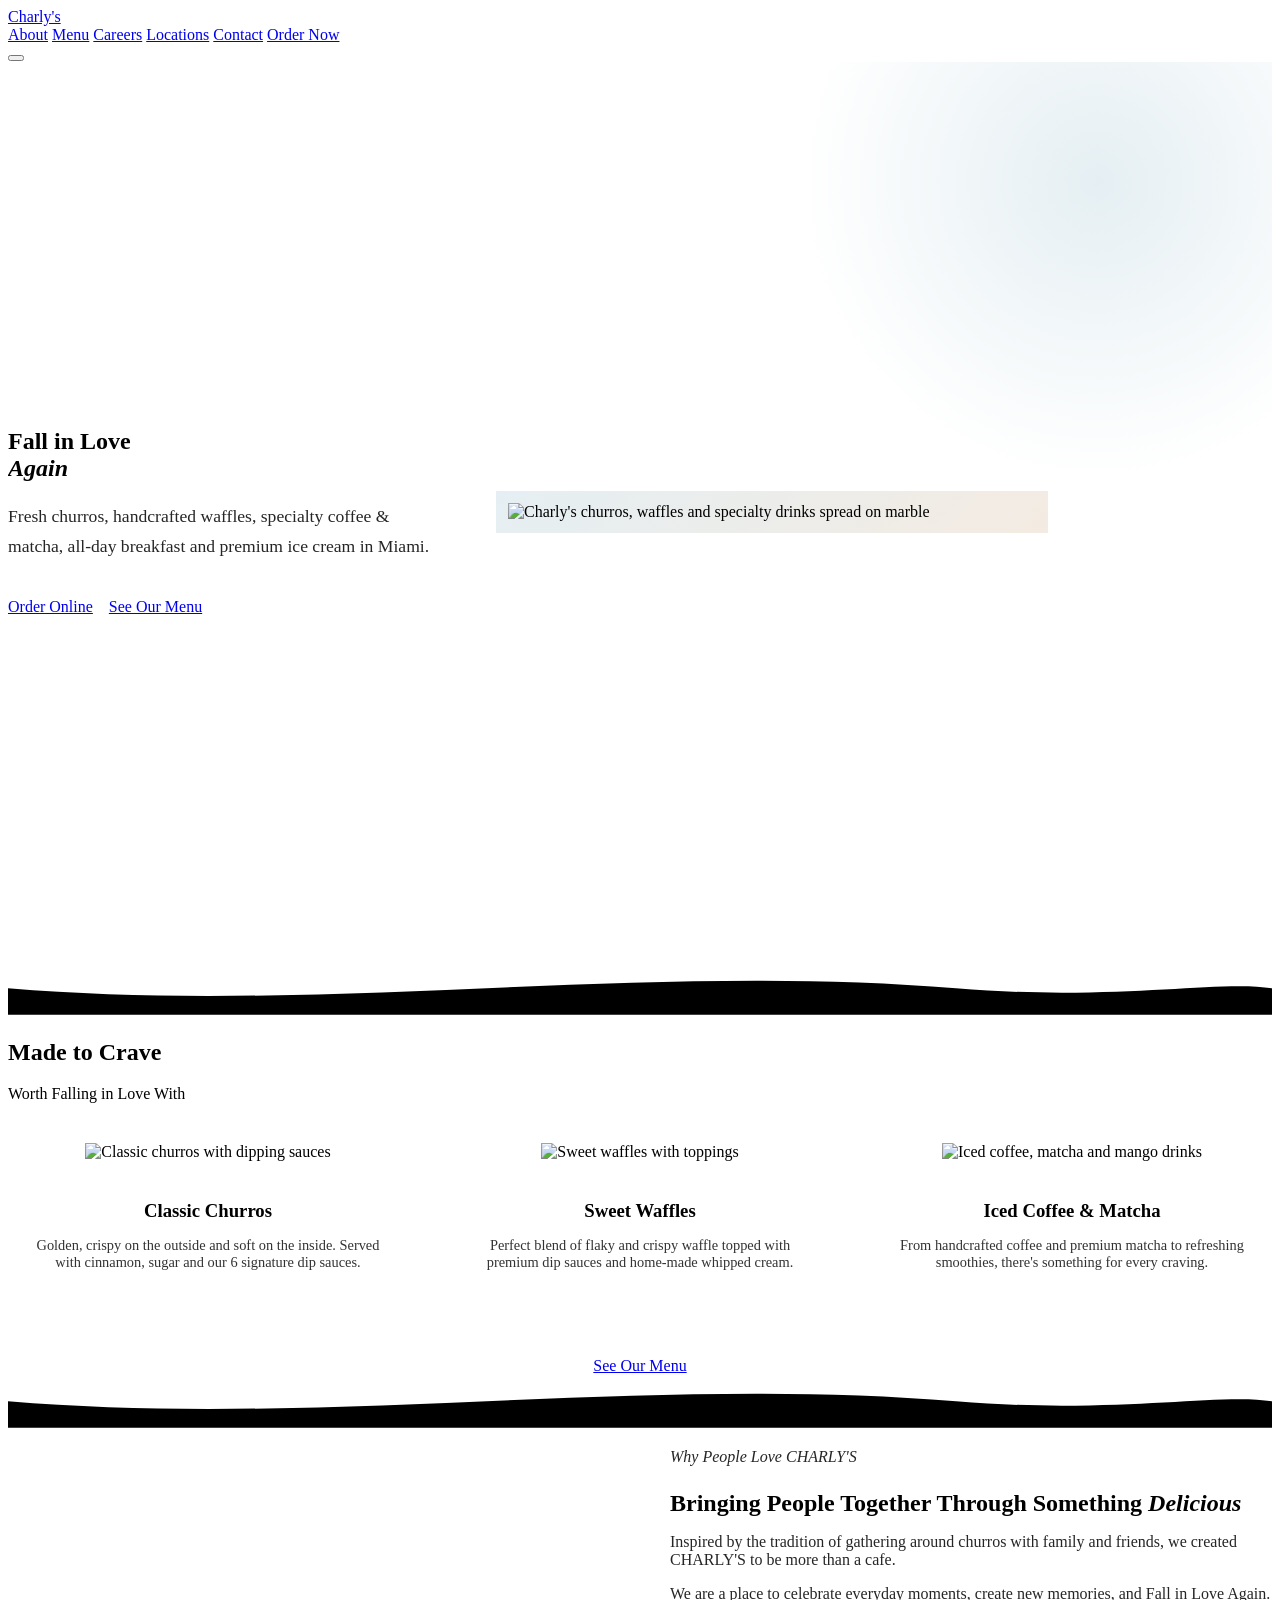
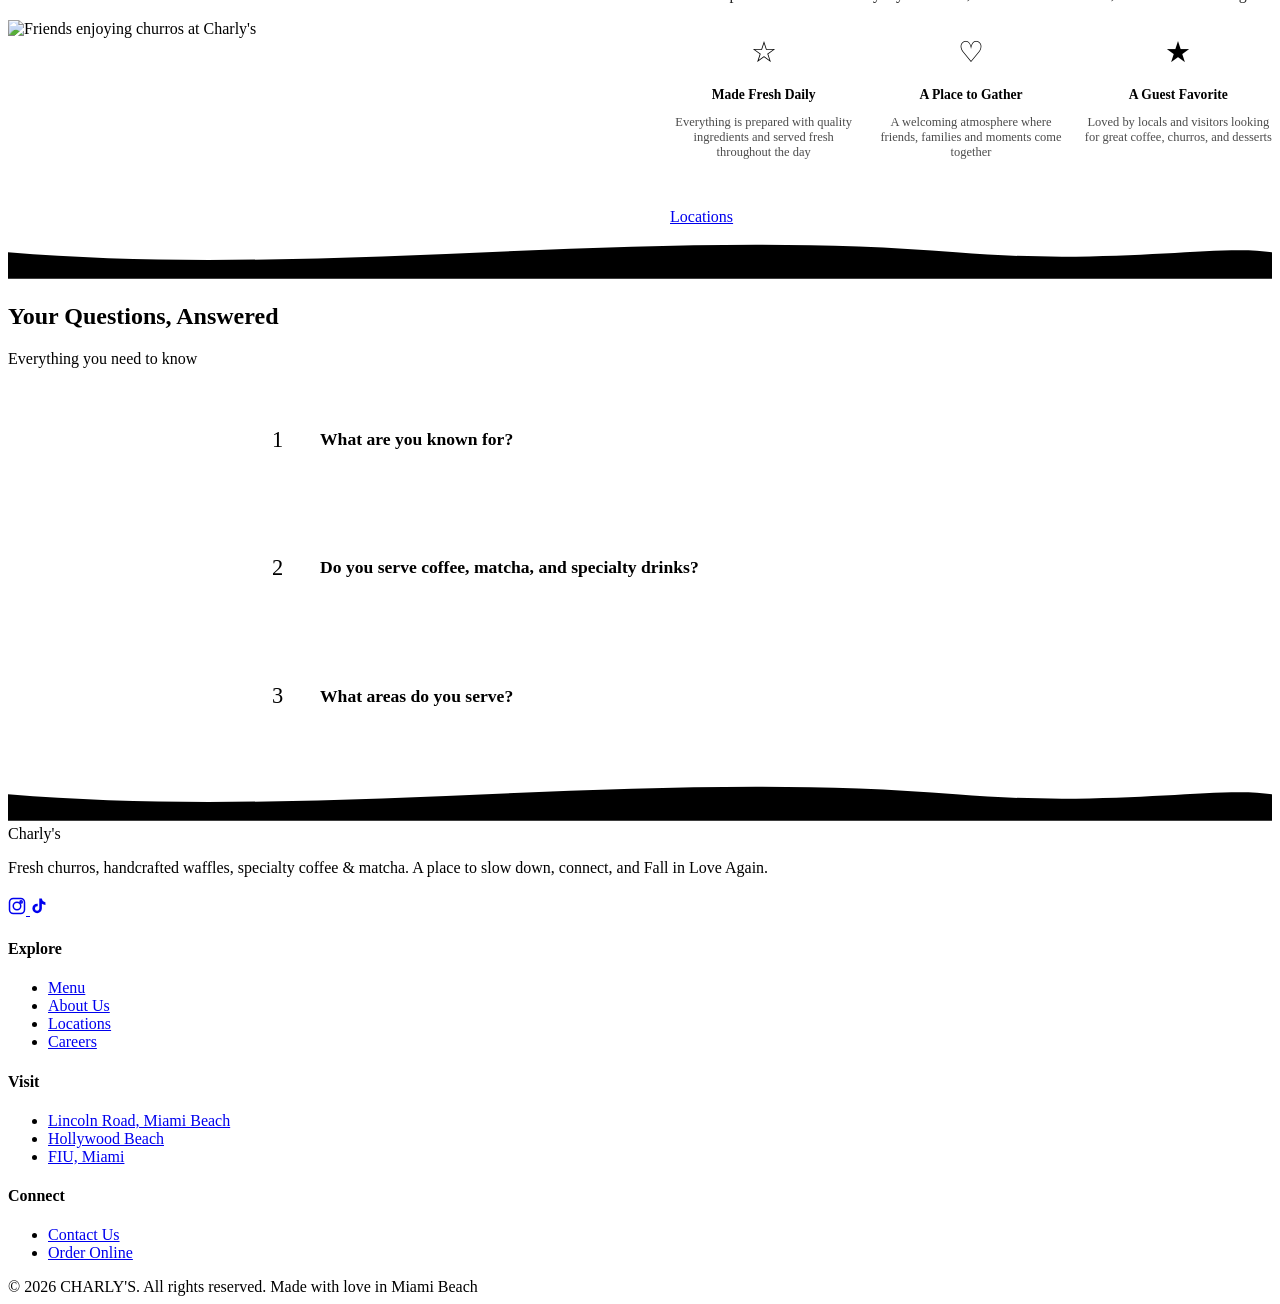
==== index.html @ 0c1e534a "Add files via upload" ====
<!DOCTYPE html>
<html lang="en">
<head>
  <meta charset="UTF-8">
  <meta name="viewport" content="width=device-width, initial-scale=1.0">
  <meta name="description" content="CHARLY'S — Fresh churros, handcrafted waffles, specialty coffee & matcha, all-day breakfast and premium ice cream in Miami.">
  <title>CHARLY'S — Fall in Love Again</title>
  <link rel="stylesheet" href="css/styles.css">
  <style>
    .hero {
      min-height: 100vh;
      display: flex;
      align-items: center;
      position: relative;
      overflow: hidden;
      background: linear-gradient(160deg, var(--sand-pale) 0%, var(--sky-pale) 50%, var(--sand-light) 100%);
      padding-top: var(--nav-height);
    }
    .hero::before {
      content: '';
      position: absolute;
      top: -20%;
      right: -10%;
      width: 600px;
      height: 600px;
      border-radius: 50%;
      background: radial-gradient(circle, rgba(169,201,214,0.3), transparent 70%);
      pointer-events: none;
    }
    .hero-inner {
      display: grid;
      grid-template-columns: 1fr 1.2fr;
      gap: 60px;
      align-items: center;
      padding: 60px 0;
    }
    .hero-text h1 { margin-bottom: 20px; color: var(--brown-deep); }
    .hero-text h1 em { font-style: italic; color: var(--teal-dark); }
    .hero-text p {
      font-size: 1.1rem;
      color: var(--brown);
      opacity: 0.85;
      margin-bottom: 36px;
      max-width: 440px;
      line-height: 1.7;
    }
    .hero-buttons { display: flex; gap: 16px; flex-wrap: wrap; }
    .hero-img {
      position: relative;
    }
    .hero-img img {
      border-radius: var(--radius-xl);
      box-shadow: var(--shadow-lg);
      width: 100%;
      height: 500px;
      object-fit: cover;
    }
    .hero-img::after {
      content: '';
      position: absolute;
      inset: -12px;
      border-radius: calc(var(--radius-xl) + 12px);
      background: linear-gradient(135deg, rgba(169,201,214,0.3), rgba(198,156,109,0.2));
      z-index: -1;
    }

    /* Crave section */
    .crave-grid {
      display: grid;
      grid-template-columns: repeat(3, 1fr);
      gap: 32px;
    }
    .crave-card { text-align: center; padding: 24px; }
    .crave-card img {
      width: 100%;
      height: 240px;
      object-fit: cover;
      border-radius: var(--radius-lg);
      margin-bottom: 20px;
    }
    .crave-card h3 { margin-bottom: 12px; color: var(--teal-dark); }
    .crave-card p { font-size: 0.9rem; opacity: 0.8; }

    /* Story section */
    .story-grid {
      display: grid;
      grid-template-columns: 1fr 1fr;
      gap: 60px;
      align-items: center;
    }
    .story-img img {
      border-radius: var(--radius-xl);
      box-shadow: var(--shadow-lg);
      width: 100%;
      height: 450px;
      object-fit: cover;
    }
    .story-text h2 { margin-bottom: 8px; }
    .story-text .story-tag {
      color: var(--teal);
      font-family: var(--ff-heading);
      font-style: italic;
      font-size: 1rem;
      margin-bottom: 24px;
    }
    .story-text p { margin-bottom: 16px; opacity: 0.85; }
    .story-pillars {
      display: grid;
      grid-template-columns: repeat(3, 1fr);
      gap: 20px;
      margin-top: 32px;
    }
    .pillar { text-align: center; }
    .pillar-icon { font-size: 1.8rem; margin-bottom: 8px; }
    .pillar h4 { font-size: 0.85rem; font-weight: 600; margin-bottom: 4px; }
    .pillar p { font-size: 0.78rem; opacity: 0.7; }

    /* FAQ */
    .faq-list { max-width: 800px; margin: 0 auto; }
    .faq-item {
      padding: 28px 32px;
      margin-bottom: 16px;
    }
    .faq-q {
      display: flex;
      justify-content: space-between;
      align-items: center;
      cursor: pointer;
      gap: 16px;
    }
    .faq-q h3 { font-size: 1.1rem; flex: 1; }
    .faq-q .faq-num {
      font-family: var(--ff-heading);
      font-size: 1.4rem;
      color: var(--teal);
      min-width: 32px;
    }
    .faq-toggle {
      width: 32px; height: 32px;
      border-radius: 50%;
      background: linear-gradient(135deg, var(--teal), var(--teal-dark));
      color: #fff;
      display: flex; align-items: center; justify-content: center;
      font-size: 1.2rem;
      transition: transform 0.3s ease;
      flex-shrink: 0;
    }
    .faq-item.open .faq-toggle { transform: rotate(45deg); }
    .faq-answer {
      max-height: 0;
      overflow: hidden;
      transition: max-height 0.4s ease, padding 0.4s ease;
      padding-left: 48px;
    }
    .faq-item.open .faq-answer {
      max-height: 300px;
      padding-top: 16px;
    }
    .faq-answer p { font-size: 0.95rem; opacity: 0.8; line-height: 1.7; }

    @media (max-width: 968px) {
      .hero-inner { grid-template-columns: 1fr; text-align: center; }
      .hero-text p { margin-left: auto; margin-right: auto; }
      .hero-buttons { justify-content: center; }
      .hero-img img { height: 360px; }
      .story-grid { grid-template-columns: 1fr; }
      .crave-grid { grid-template-columns: 1fr 1fr; }
    }
    @media (max-width: 640px) {
      .crave-grid { grid-template-columns: 1fr; }
      .story-pillars { grid-template-columns: 1fr; gap: 16px; }
    }
  </style>
</head>
<body>

  <!-- NAVBAR -->
  <nav class="navbar">
    <div class="container">
      <a href="index.html" class="nav-logo">Charly's</a>
      <div class="nav-links">
        <a href="about.html">About</a>
        <a href="menu.html">Menu</a>
        <a href="careers.html">Careers</a>
        <a href="locations.html">Locations</a>
        <a href="contact.html">Contact</a>
        <a href="#" class="btn btn-primary">Order Now</a>
      </div>
      <button class="nav-hamburger" aria-label="Menu">
        <span></span><span></span><span></span>
      </button>
    </div>
  </nav>

  <!-- HERO -->
  <section class="hero">
    <div class="container">
      <div class="hero-inner">
        <div class="hero-text reveal-left">
          <h1>Fall in Love<br><em>Again</em></h1>
          <p>Fresh churros, handcrafted waffles, specialty coffee & matcha, all-day breakfast and premium ice cream in Miami.</p>
          <div class="hero-buttons">
            <a href="#" class="btn btn-primary">Order Online</a>
            <a href="menu.html" class="btn btn-outline">See Our Menu</a>
          </div>
        </div>
        <div class="hero-img reveal-right">
          <img src="images/hero-spread.webp" alt="Charly's churros, waffles and specialty drinks spread on marble">
        </div>
      </div>
    </div>
  </section>

  <!-- WAVE -->
  <div class="wave-separator">
    <svg viewBox="0 0 1440 60" preserveAspectRatio="none">
      <path d="M0,30 C360,60 720,0 1080,30 C1260,45 1380,20 1440,30 L1440,60 L0,60 Z" fill="var(--cream)"/>
    </svg>
  </div>

  <!-- MADE TO CRAVE -->
  <section class="section section-cream">
    <div class="container">
      <h2 class="section-title reveal">Made to Crave</h2>
      <p class="section-subtitle reveal">Worth Falling in Love With</p>
      <div class="crave-grid">
        <div class="glass-card crave-card reveal">
          <img src="images/churros.webp" alt="Classic churros with dipping sauces">
          <h3>Classic Churros</h3>
          <p>Golden, crispy on the outside and soft on the inside. Served with cinnamon, sugar and our 6 signature dip sauces.</p>
        </div>
        <div class="glass-card crave-card reveal">
          <img src="images/waffles.webp" alt="Sweet waffles with toppings">
          <h3>Sweet Waffles</h3>
          <p>Perfect blend of flaky and crispy waffle topped with premium dip sauces and home-made whipped cream.</p>
        </div>
        <div class="glass-card crave-card reveal">
          <img src="images/drinks.webp" alt="Iced coffee, matcha and mango drinks">
          <h3>Iced Coffee & Matcha</h3>
          <p>From handcrafted coffee and premium matcha to refreshing smoothies, there's something for every craving.</p>
        </div>
      </div>
      <div style="text-align:center; margin-top:48px;" class="reveal">
        <a href="menu.html" class="btn btn-outline">See Our Menu</a>
      </div>
    </div>
  </section>

  <!-- WAVE -->
  <div class="wave-separator flip">
    <svg viewBox="0 0 1440 60" preserveAspectRatio="none">
      <path d="M0,30 C360,60 720,0 1080,30 C1260,45 1380,20 1440,30 L1440,60 L0,60 Z" fill="var(--cream)"/>
    </svg>
  </div>

  <!-- STORY -->
  <section class="section section-sand">
    <div class="container">
      <div class="story-grid">
        <div class="story-img reveal-left">
          <img src="images/friends-table.webp" alt="Friends enjoying churros at Charly's">
        </div>
        <div class="story-text reveal-right">
          <p class="story-tag">Why People Love CHARLY'S</p>
          <h2>Bringing People Together Through Something <em>Delicious</em></h2>
          <p>Inspired by the tradition of gathering around churros with family and friends, we created CHARLY'S to be more than a cafe.</p>
          <p>We are a place to celebrate everyday moments, create new memories, and Fall in Love Again.</p>
          <div class="story-pillars">
            <div class="pillar">
              <div class="pillar-icon">&#9734;</div>
              <h4>Made Fresh Daily</h4>
              <p>Everything is prepared with quality ingredients and served fresh throughout the day</p>
            </div>
            <div class="pillar">
              <div class="pillar-icon">&#9825;</div>
              <h4>A Place to Gather</h4>
              <p>A welcoming atmosphere where friends, families and moments come together</p>
            </div>
            <div class="pillar">
              <div class="pillar-icon">&#9733;</div>
              <h4>A Guest Favorite</h4>
              <p>Loved by locals and visitors looking for great coffee, churros, and desserts</p>
            </div>
          </div>
          <div style="margin-top:32px;">
            <a href="locations.html" class="btn btn-primary">Locations</a>
          </div>
        </div>
      </div>
    </div>
  </section>

  <!-- WAVE -->
  <div class="wave-separator">
    <svg viewBox="0 0 1440 60" preserveAspectRatio="none">
      <path d="M0,30 C360,60 720,0 1080,30 C1260,45 1380,20 1440,30 L1440,60 L0,60 Z" fill="var(--sky-pale)"/>
    </svg>
  </div>

  <!-- FAQ -->
  <section class="section section-sky">
    <div class="container">
      <h2 class="section-title reveal">Your Questions, Answered</h2>
      <p class="section-subtitle reveal">Everything you need to know</p>
      <div class="faq-list">
        <div class="glass-card faq-item reveal">
          <div class="faq-q">
            <span class="faq-num">1</span>
            <h3>What are you known for?</h3>
            <span class="faq-toggle">+</span>
          </div>
          <div class="faq-answer">
            <p>CHARLY'S is known for freshly made churros and waffles. People also love our specialty coffee, matcha lattes, and premium ice cream. Our churros are prepared fresh throughout the day and served with signature dips.</p>
          </div>
        </div>
        <div class="glass-card faq-item reveal">
          <div class="faq-q">
            <span class="faq-num">2</span>
            <h3>Do you serve coffee, matcha, and specialty drinks?</h3>
            <span class="faq-toggle">+</span>
          </div>
          <div class="faq-answer">
            <p>Yes, CHARLY'S offers a variety of signature iced coffee and matcha drinks. Whether you're looking for a morning coffee on Lincoln Road or an afternoon matcha latte in Miami Beach, our drink menu is designed to pair perfectly with our fresh desserts.</p>
          </div>
        </div>
        <div class="glass-card faq-item reveal">
          <div class="faq-q">
            <span class="faq-num">3</span>
            <h3>What areas do you serve?</h3>
            <span class="faq-toggle">+</span>
          </div>
          <div class="faq-answer">
            <p>CHARLY'S flagship is located on Lincoln Road in Miami Beach, Florida. We serve locals, tourists, families, students, and visitors looking for fresh churros, coffee, matcha, waffles, and ice cream. New locations coming soon in Hollywood Beach and FIU.</p>
          </div>
        </div>
      </div>
    </div>
  </section>

  <!-- WAVE -->
  <div class="wave-separator flip">
    <svg viewBox="0 0 1440 60" preserveAspectRatio="none">
      <path d="M0,30 C360,60 720,0 1080,30 C1260,45 1380,20 1440,30 L1440,60 L0,60 Z" fill="var(--sky-pale)"/>
    </svg>
  </div>

  <!-- FOOTER -->
  <footer class="footer">
    <div class="container">
      <div class="footer-content">
        <div class="footer-brand">
          <div class="footer-logo">Charly's</div>
          <p>Fresh churros, handcrafted waffles, specialty coffee & matcha. A place to slow down, connect, and Fall in Love Again.</p>
          <div class="footer-social" style="margin-top:20px;">
            <a href="#" aria-label="Instagram">
              <svg width="18" height="18" viewBox="0 0 24 24" fill="none" stroke="currentColor" stroke-width="2"><rect x="2" y="2" width="20" height="20" rx="5"/><circle cx="12" cy="12" r="5"/><circle cx="17.5" cy="6.5" r="1.5"/></svg>
            </a>
            <a href="#" aria-label="TikTok">
              <svg width="18" height="18" viewBox="0 0 24 24" fill="currentColor"><path d="M19.59 6.69a4.83 4.83 0 01-3.77-4.25V2h-3.45v13.67a2.89 2.89 0 01-2.88 2.5 2.89 2.89 0 01-2.89-2.89 2.89 2.89 0 012.89-2.89c.28 0 .54.04.79.1v-3.5a6.37 6.37 0 00-.79-.05A6.34 6.34 0 003.15 15.2a6.34 6.34 0 006.34 6.34 6.34 6.34 0 006.34-6.34V9.05a8.16 8.16 0 004.76 1.51V7.12a4.84 4.84 0 01-1-.43z"/></svg>
            </a>
          </div>
        </div>
        <div>
          <h4>Explore</h4>
          <ul>
            <li><a href="menu.html">Menu</a></li>
            <li><a href="about.html">About Us</a></li>
            <li><a href="locations.html">Locations</a></li>
            <li><a href="careers.html">Careers</a></li>
          </ul>
        </div>
        <div>
          <h4>Visit</h4>
          <ul>
            <li><a href="locations.html">Lincoln Road, Miami Beach</a></li>
            <li><a href="locations.html">Hollywood Beach</a></li>
            <li><a href="locations.html">FIU, Miami</a></li>
          </ul>
        </div>
        <div>
          <h4>Connect</h4>
          <ul>
            <li><a href="contact.html">Contact Us</a></li>
            <li><a href="#">Order Online</a></li>
          </ul>
        </div>
      </div>
      <div class="footer-bottom">
        <span>&copy; 2026 CHARLY'S. All rights reserved.</span>
        <span>Made with love in Miami Beach</span>
      </div>
    </div>
  </footer>

  <script src="js/main.js"></script>
  <script>
    document.querySelectorAll('.faq-q').forEach(q => {
      q.addEventListener('click', () => {
        const item = q.closest('.faq-item');
        document.querySelectorAll('.faq-item').forEach(i => { if (i !== item) i.classList.remove('open'); });
        item.classList.toggle('open');
      });
    });
  </script>
</body>
</html>
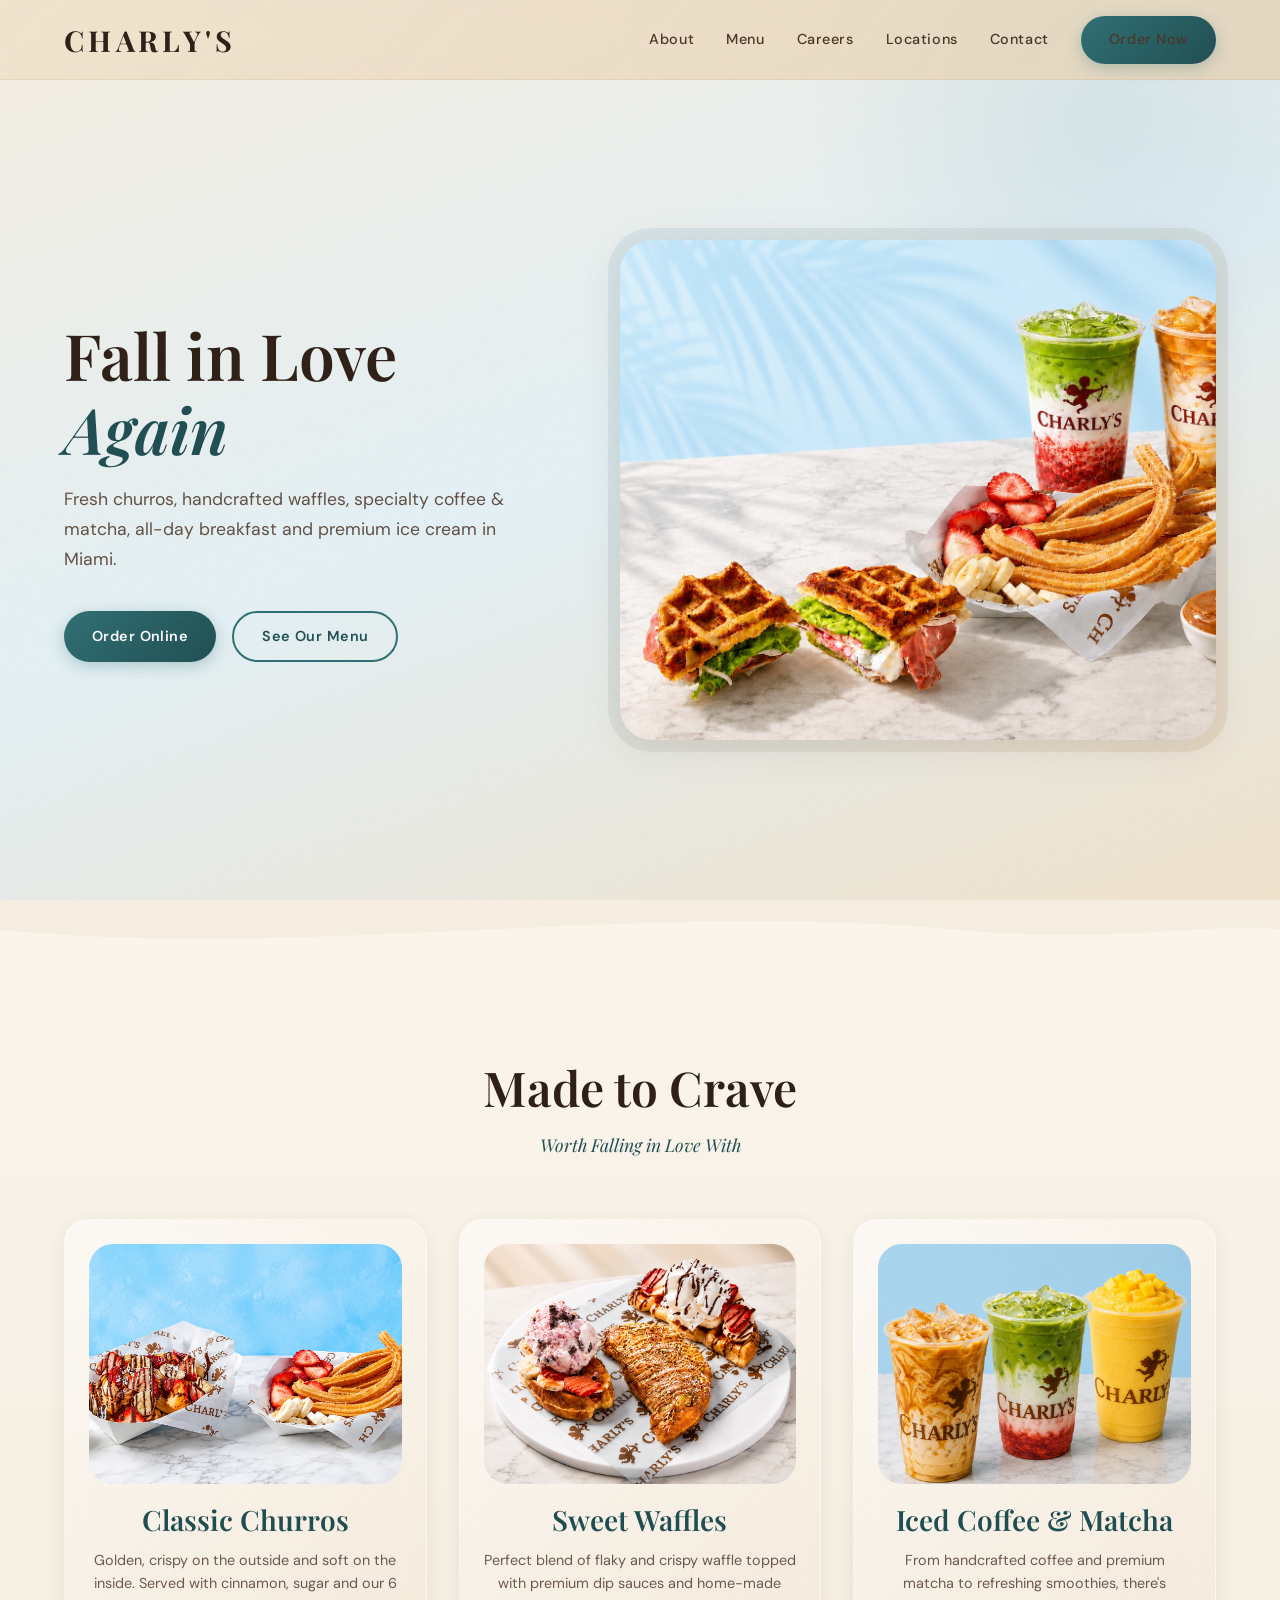
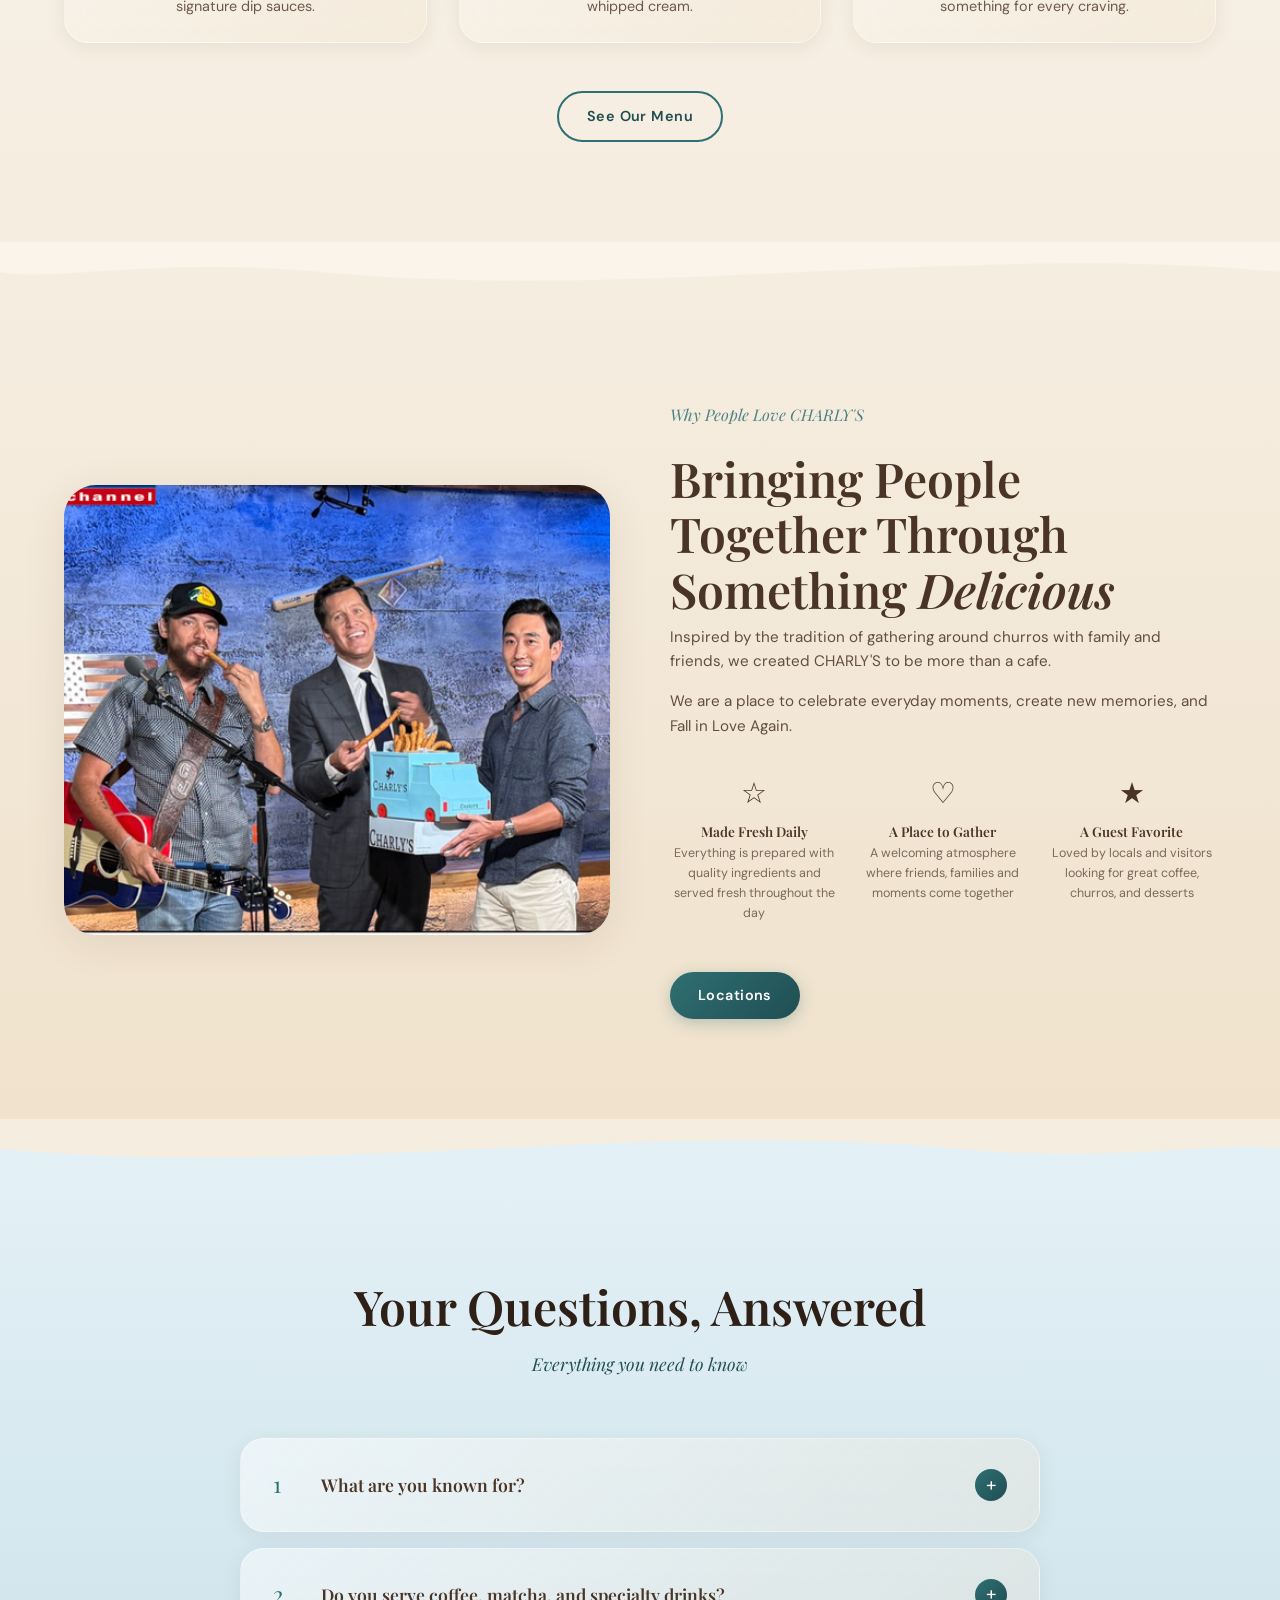
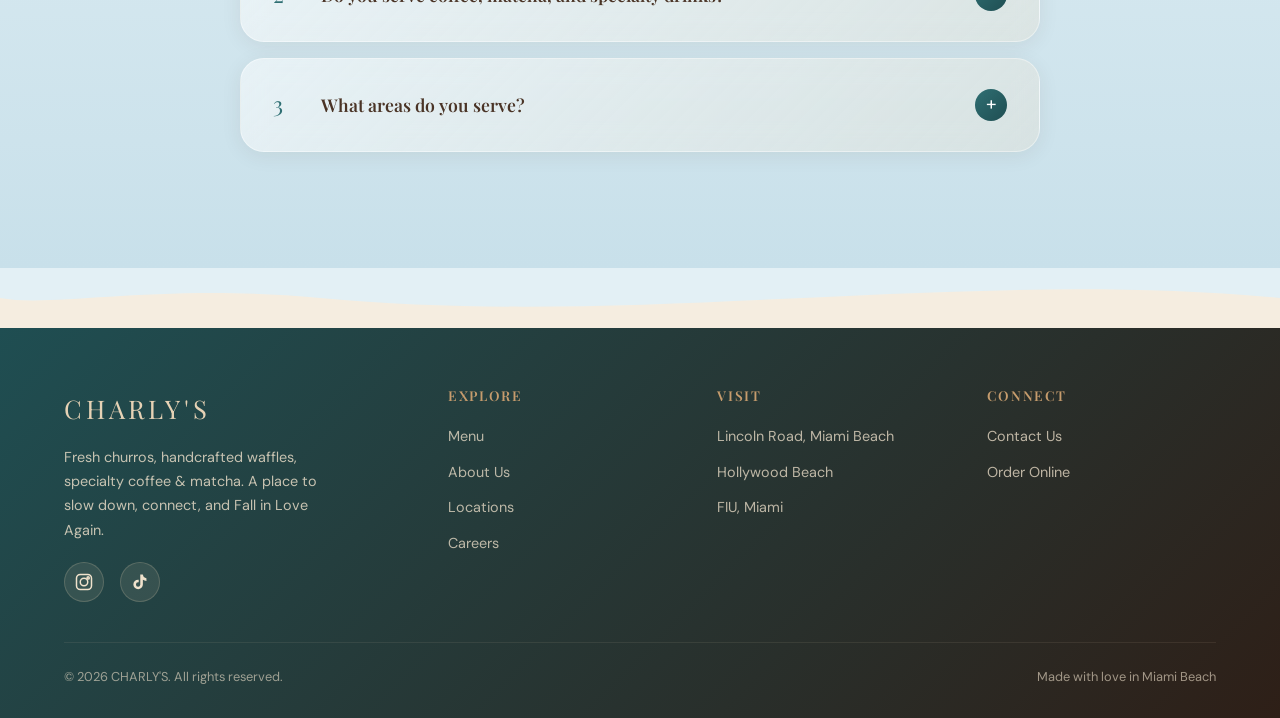
==== commit bb870d12: "Update index.html" ====
--- a/index.html
+++ b/index.html
@@ -352,10 +352,10 @@
           <div class="footer-logo">Charly's</div>
           <p>Fresh churros, handcrafted waffles, specialty coffee & matcha. A place to slow down, connect, and Fall in Love Again.</p>
           <div class="footer-social" style="margin-top:20px;">
-            <a href="#" aria-label="Instagram">
+            <a href="https://instagram.com/charlys.us" target="_blank" rel="noopener" aria-label="Instagram">
               <svg width="18" height="18" viewBox="0 0 24 24" fill="none" stroke="currentColor" stroke-width="2"><rect x="2" y="2" width="20" height="20" rx="5"/><circle cx="12" cy="12" r="5"/><circle cx="17.5" cy="6.5" r="1.5"/></svg>
             </a>
-            <a href="#" aria-label="TikTok">
+            <a href="https://www.tiktok.com/@charlys.us" target="_blank" rel="noopener" aria-label="TikTok">
               <svg width="18" height="18" viewBox="0 0 24 24" fill="currentColor"><path d="M19.59 6.69a4.83 4.83 0 01-3.77-4.25V2h-3.45v13.67a2.89 2.89 0 01-2.88 2.5 2.89 2.89 0 01-2.89-2.89 2.89 2.89 0 012.89-2.89c.28 0 .54.04.79.1v-3.5a6.37 6.37 0 00-.79-.05A6.34 6.34 0 003.15 15.2a6.34 6.34 0 006.34 6.34 6.34 6.34 0 006.34-6.34V9.05a8.16 8.16 0 004.76 1.51V7.12a4.84 4.84 0 01-1-.43z"/></svg>
             </a>
           </div>
--- a/css/styles.css
+++ b/css/styles.css
@@ -0,0 +1,450 @@
+@import url('https://fonts.googleapis.com/css2?family=Playfair+Display:ital,wght@0,400;0,500;0,600;0,700;0,800;1,400;1,500&family=DM+Sans:ital,wght@0,300;0,400;0,500;0,600;0,700;1,400&display=swap');
+
+:root {
+  --sand: #E6D2B5;
+  --sand-light: #F0E2CC;
+  --sand-pale: #F5EDE0;
+  --caramel: #C69C6D;
+  --caramel-dark: #A67B4B;
+  --brown: #4A3426;
+  --brown-deep: #2E1F17;
+  --teal: #2F6F73;
+  --teal-dark: #1F4E52;
+  --teal-light: #3A8A8F;
+  --sky: #A9C9D6;
+  --sky-light: #C8E0EA;
+  --sky-pale: #E3F0F5;
+  --cream: #FAF4EB;
+  --warm-white: #FDF8F0;
+
+  --ff-heading: 'Playfair Display', Georgia, serif;
+  --ff-body: 'DM Sans', 'Segoe UI', sans-serif;
+
+  --shadow-sm: 0 2px 8px rgba(74, 52, 38, 0.06);
+  --shadow-md: 0 4px 20px rgba(74, 52, 38, 0.08);
+  --shadow-lg: 0 8px 40px rgba(74, 52, 38, 0.1);
+  --shadow-glow: 0 0 30px rgba(47, 111, 115, 0.15);
+
+  --radius-sm: 8px;
+  --radius-md: 16px;
+  --radius-lg: 24px;
+  --radius-xl: 32px;
+
+  --nav-height: 80px;
+}
+
+*, *::before, *::after { box-sizing: border-box; margin: 0; padding: 0; }
+
+html { scroll-behavior: smooth; }
+
+body {
+  font-family: var(--ff-body);
+  color: var(--brown);
+  background: var(--sand-pale);
+  line-height: 1.6;
+  overflow-x: hidden;
+  -webkit-font-smoothing: antialiased;
+}
+
+/* Grain overlay */
+body::after {
+  content: '';
+  position: fixed;
+  inset: 0;
+  pointer-events: none;
+  z-index: 9999;
+  opacity: 0.03;
+  background-image: url("data:image/svg+xml,%3Csvg viewBox='0 0 256 256' xmlns='http://www.w3.org/2000/svg'%3E%3Cfilter id='n'%3E%3CfeTurbulence type='fractalNoise' baseFrequency='0.9' numOctaves='4' stitchTiles='stitch'/%3E%3C/filter%3E%3Crect width='100%25' height='100%25' filter='url(%23n)'/%3E%3C/svg%3E");
+}
+
+h1, h2, h3, h4, h5 { font-family: var(--ff-heading); font-weight: 600; line-height: 1.15; }
+h1 { font-size: clamp(2.5rem, 5vw, 4rem); }
+h2 { font-size: clamp(2rem, 4vw, 3rem); }
+h3 { font-size: clamp(1.3rem, 2.5vw, 1.75rem); }
+p { font-size: clamp(0.95rem, 1.1vw, 1.1rem); }
+
+a { color: inherit; text-decoration: none; }
+img { max-width: 100%; display: block; }
+ul { list-style: none; }
+
+.container {
+  width: 100%;
+  max-width: 1200px;
+  margin: 0 auto;
+  padding: 0 24px;
+}
+
+/* ── NAVBAR ── */
+.navbar {
+  position: fixed;
+  top: 0;
+  left: 0;
+  right: 0;
+  height: var(--nav-height);
+  z-index: 1000;
+  transition: all 0.4s ease;
+}
+
+.navbar::before {
+  content: '';
+  position: absolute;
+  inset: 0;
+  background: linear-gradient(135deg, rgba(240, 226, 204, 0.85), rgba(230, 210, 181, 0.8));
+  backdrop-filter: blur(20px) saturate(1.4);
+  -webkit-backdrop-filter: blur(20px) saturate(1.4);
+  border-bottom: 1px solid rgba(198, 156, 109, 0.2);
+  transition: all 0.4s ease;
+}
+
+.navbar.scrolled::before {
+  background: linear-gradient(135deg, rgba(240, 226, 204, 0.95), rgba(230, 210, 181, 0.92));
+  box-shadow: var(--shadow-md);
+}
+
+.navbar .container {
+  position: relative;
+  display: flex;
+  align-items: center;
+  justify-content: space-between;
+  height: 100%;
+}
+
+.nav-logo {
+  font-family: var(--ff-heading);
+  font-size: 1.8rem;
+  font-weight: 700;
+  letter-spacing: 0.15em;
+  color: var(--brown-deep);
+  text-transform: uppercase;
+  z-index: 10;
+}
+
+.nav-links {
+  display: flex;
+  align-items: center;
+  gap: 32px;
+}
+
+.nav-links a {
+  font-size: 0.9rem;
+  font-weight: 500;
+  letter-spacing: 0.04em;
+  color: var(--brown);
+  position: relative;
+  transition: color 0.3s ease;
+}
+
+.nav-links a::after {
+  content: '';
+  position: absolute;
+  bottom: -4px;
+  left: 0;
+  width: 0;
+  height: 2px;
+  background: var(--teal);
+  transition: width 0.3s ease;
+}
+
+.nav-links a:hover { color: var(--teal-dark); }
+.nav-links a:hover::after, .nav-links a.active::after { width: 100%; }
+.nav-links a.active { color: var(--teal-dark); }
+
+/* CTA Button */
+.btn {
+  display: inline-flex;
+  align-items: center;
+  justify-content: center;
+  padding: 12px 28px;
+  font-family: var(--ff-body);
+  font-size: 0.9rem;
+  font-weight: 600;
+  letter-spacing: 0.03em;
+  border: none;
+  border-radius: 50px;
+  cursor: pointer;
+  transition: all 0.3s ease;
+  text-decoration: none;
+}
+
+.btn-primary {
+  background: linear-gradient(135deg, var(--teal), var(--teal-dark));
+  color: #fff;
+  box-shadow: 0 4px 15px rgba(47, 111, 115, 0.3);
+}
+
+.btn-primary:hover {
+  transform: translateY(-2px);
+  box-shadow: 0 6px 25px rgba(47, 111, 115, 0.4);
+}
+
+.btn-outline {
+  background: transparent;
+  color: var(--teal-dark);
+  border: 2px solid var(--teal);
+}
+
+.btn-outline:hover {
+  background: linear-gradient(135deg, var(--teal), var(--teal-dark));
+  color: #fff;
+  transform: translateY(-2px);
+}
+
+.btn-sand {
+  background: linear-gradient(135deg, var(--sand), var(--caramel));
+  color: var(--brown-deep);
+}
+
+.btn-sand:hover {
+  transform: translateY(-2px);
+  box-shadow: 0 6px 25px rgba(198, 156, 109, 0.4);
+}
+
+/* Hamburger */
+.nav-hamburger {
+  display: none;
+  flex-direction: column;
+  gap: 5px;
+  cursor: pointer;
+  z-index: 10;
+  background: none;
+  border: none;
+  padding: 4px;
+}
+
+.nav-hamburger span {
+  display: block;
+  width: 26px;
+  height: 2px;
+  background: var(--brown-deep);
+  transition: all 0.3s ease;
+  border-radius: 2px;
+}
+
+.nav-hamburger.active span:nth-child(1) { transform: rotate(45deg) translate(5px, 5px); }
+.nav-hamburger.active span:nth-child(2) { opacity: 0; }
+.nav-hamburger.active span:nth-child(3) { transform: rotate(-45deg) translate(5px, -5px); }
+
+/* ── GLASS CARD ── */
+.glass-card {
+  background: linear-gradient(135deg, rgba(255, 255, 255, 0.5), rgba(240, 226, 204, 0.3));
+  backdrop-filter: blur(12px);
+  -webkit-backdrop-filter: blur(12px);
+  border: 1px solid rgba(255, 255, 255, 0.4);
+  border-radius: var(--radius-lg);
+  box-shadow: var(--shadow-md);
+  transition: transform 0.3s ease, box-shadow 0.3s ease;
+}
+
+.glass-card:hover {
+  transform: translateY(-4px);
+  box-shadow: var(--shadow-lg);
+}
+
+/* ── WAVE SEPARATOR ── */
+.wave-separator {
+  width: 100%;
+  overflow: hidden;
+  line-height: 0;
+  position: relative;
+}
+
+.wave-separator svg {
+  width: 100%;
+  height: 60px;
+  display: block;
+}
+
+.wave-separator.flip { transform: rotate(180deg); }
+
+/* ── SECTION SPACING ── */
+.section {
+  padding: 100px 0;
+  position: relative;
+}
+
+.section-sand { background: linear-gradient(180deg, var(--sand-pale), var(--sand-light)); }
+.section-cream { background: linear-gradient(180deg, var(--cream), var(--sand-pale)); }
+.section-sky { background: linear-gradient(180deg, var(--sky-pale), var(--sky-light)); }
+.section-warm { background: linear-gradient(180deg, var(--warm-white), var(--cream)); }
+
+.section-title {
+  text-align: center;
+  margin-bottom: 16px;
+  color: var(--brown-deep);
+}
+
+.section-subtitle {
+  text-align: center;
+  color: var(--teal-dark);
+  font-family: var(--ff-heading);
+  font-style: italic;
+  font-size: 1.1rem;
+  margin-bottom: 60px;
+}
+
+/* ── FOOTER ── */
+.footer {
+  background: linear-gradient(135deg, var(--teal-dark), var(--brown-deep));
+  color: var(--sand-light);
+  padding: 60px 0 30px;
+}
+
+.footer-content {
+  display: grid;
+  grid-template-columns: 1.5fr 1fr 1fr 1fr;
+  gap: 40px;
+  margin-bottom: 40px;
+}
+
+.footer-brand .footer-logo {
+  font-family: var(--ff-heading);
+  font-size: 1.6rem;
+  letter-spacing: 0.15em;
+  text-transform: uppercase;
+  color: var(--sand);
+  margin-bottom: 16px;
+}
+
+.footer-brand p {
+  font-size: 0.9rem;
+  opacity: 0.8;
+  line-height: 1.7;
+  max-width: 280px;
+}
+
+.footer h4 {
+  font-size: 0.85rem;
+  text-transform: uppercase;
+  letter-spacing: 0.12em;
+  margin-bottom: 20px;
+  color: var(--caramel);
+}
+
+.footer ul li { margin-bottom: 10px; }
+
+.footer ul a {
+  font-size: 0.9rem;
+  opacity: 0.75;
+  transition: opacity 0.3s ease, color 0.3s ease;
+}
+
+.footer ul a:hover { opacity: 1; color: var(--sand); }
+
+.footer-social {
+  display: flex;
+  gap: 16px;
+}
+
+.footer-social a {
+  width: 40px;
+  height: 40px;
+  display: flex;
+  align-items: center;
+  justify-content: center;
+  border-radius: 50%;
+  background: rgba(230, 210, 181, 0.1);
+  border: 1px solid rgba(230, 210, 181, 0.2);
+  transition: all 0.3s ease;
+  font-size: 1.1rem;
+}
+
+.footer-social a:hover {
+  background: rgba(230, 210, 181, 0.2);
+  transform: translateY(-2px);
+}
+
+.footer-bottom {
+  border-top: 1px solid rgba(230, 210, 181, 0.15);
+  padding-top: 24px;
+  display: flex;
+  justify-content: space-between;
+  align-items: center;
+  font-size: 0.8rem;
+  opacity: 0.6;
+}
+
+/* ── ANIMATIONS ── */
+.reveal {
+  opacity: 0;
+  transform: translateY(30px);
+  transition: opacity 0.7s ease, transform 0.7s ease;
+}
+
+.reveal.visible {
+  opacity: 1;
+  transform: translateY(0);
+}
+
+.reveal-left {
+  opacity: 0;
+  transform: translateX(-40px);
+  transition: opacity 0.7s ease, transform 0.7s ease;
+}
+
+.reveal-left.visible {
+  opacity: 1;
+  transform: translateX(0);
+}
+
+.reveal-right {
+  opacity: 0;
+  transform: translateX(40px);
+  transition: opacity 0.7s ease, transform 0.7s ease;
+}
+
+.reveal-right.visible {
+  opacity: 1;
+  transform: translateX(0);
+}
+
+/* ── IMAGE STYLES ── */
+.img-editorial {
+  border-radius: var(--radius-lg);
+  object-fit: cover;
+  box-shadow: var(--shadow-md);
+}
+
+.img-round { border-radius: var(--radius-xl); }
+
+/* ── RESPONSIVE ── */
+@media (max-width: 968px) {
+  .nav-hamburger { display: flex; }
+
+  .nav-links {
+    position: fixed;
+    top: 0;
+    right: -100%;
+    width: 75%;
+    max-width: 360px;
+    height: 100vh;
+    flex-direction: column;
+    justify-content: center;
+    gap: 28px;
+    background: linear-gradient(180deg, var(--sand-pale), var(--sand-light));
+    box-shadow: -10px 0 40px rgba(0,0,0,0.1);
+    transition: right 0.4s ease;
+    padding: 40px;
+  }
+
+  .nav-links.open { right: 0; }
+
+  .nav-links a { font-size: 1.1rem; }
+
+  .footer-content {
+    grid-template-columns: 1fr 1fr;
+    gap: 30px;
+  }
+}
+
+@media (max-width: 640px) {
+  .section { padding: 60px 0; }
+
+  .nav-links {
+    width: 100%;
+    max-width: 100%;
+  }
+
+  .footer-content { grid-template-columns: 1fr; }
+
+  .footer-bottom { flex-direction: column; gap: 8px; text-align: center; }
+}
